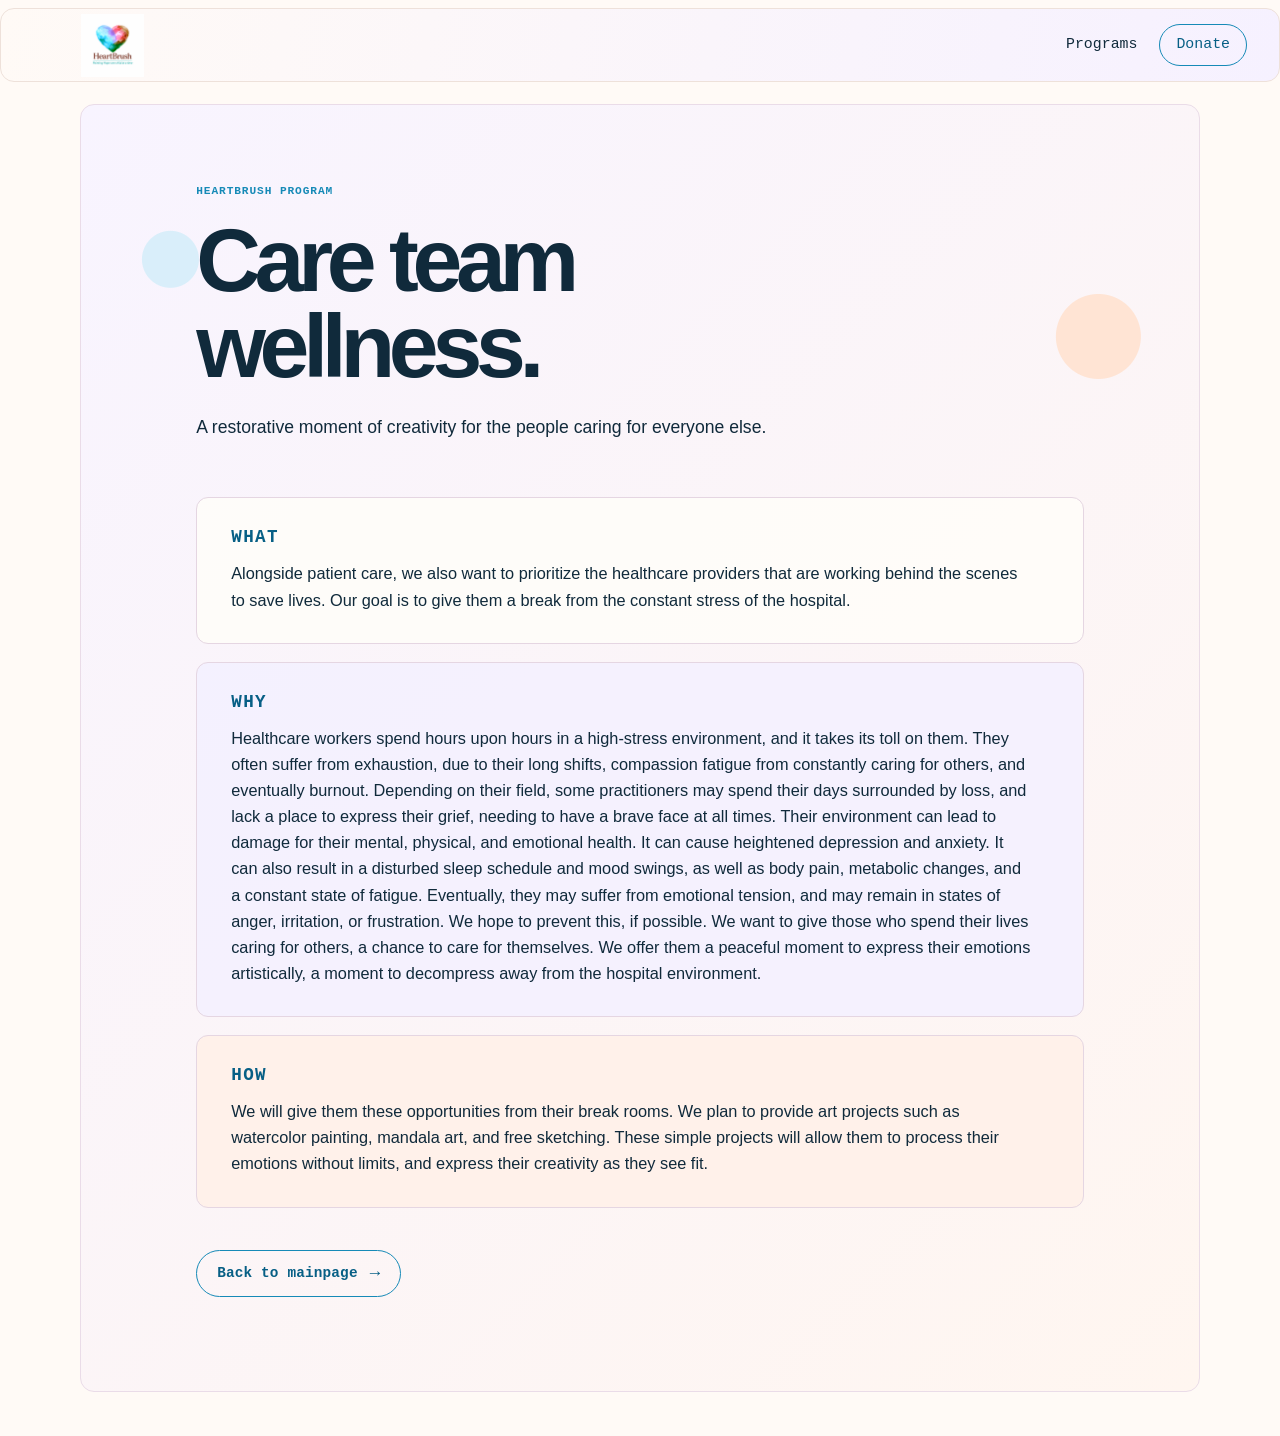
==== care-team-wellness.html @ 788d07fe "Add files via upload" ====
<!doctype html>
<html lang="en">
<head>
  <meta charset="UTF-8">
  <meta name="viewport" content="width=device-width, initial-scale=1.0">
  <meta name="description" content="Learn about HeartBrush care team wellness sessions.">
  <title>Care Team Wellness | HeartBrush</title>
  <link rel="stylesheet" href="styles.css?v=20260730">
  <link rel="stylesheet" href="overrides.css?v=20260730">
  <style>
    .program-detail { max-width: 1120px; margin: 22px auto 44px; padding: 78px 9%; border: 1px solid #eadce8; border-radius: 14px; background: radial-gradient(circle at 8% 12%, #d9eefa 0 28px, transparent 29px), radial-gradient(circle at 91% 18%, #ffe4d4 0 42px, transparent 43px), linear-gradient(135deg, #f8f4ff 0%, #fff6f0 100%); }
    .program-detail__intro { max-width: 700px; }
    .program-detail h1 { margin: 0; color: var(--ink); font: 800 clamp(2.8rem, 7vw, 5.6rem)/.96 Arial, Helvetica, sans-serif; letter-spacing: -.07em; }
    .program-detail__lead { max-width: 660px; margin: 24px 0 0; font-size: 1.1rem; }
    .program-detail__sections { display: grid; gap: 18px; margin-top: 56px; }
    .program-detail__section { padding: 30px 34px; border: 1px solid #e5d6e2; border-radius: 12px; background: rgba(255, 253, 250, .88); }
    .program-detail__section:nth-child(2) { background: rgba(244, 241, 255, .9); }
    .program-detail__section:nth-child(3) { background: rgba(255, 241, 233, .9); }
    .program-detail h2 { margin: 0 0 13px; color: var(--deep-blue); font: 700 1.1rem/1.1 "Courier New", Courier, monospace; letter-spacing: .08em; text-transform: uppercase; }
    .program-detail__section p { max-width: 800px; margin: 0; font-size: 1.02rem; }
    .detail-back { margin-top: 42px; }
    @media (max-width: 760px) { .program-detail { margin: 12px 10px 28px; padding: 58px 24px; } .program-detail__section { padding: 25px 22px; } }
  </style>
</head>
<body>
  <a class="skip-link" href="#main">Skip to content</a>
  <header class="site-header">
    <a class="brand brand-logo" href="index.html#home" aria-label="HeartBrush home"><img src="assets/heartbrush-logo.png" alt="HeartBrush: Painting Hope one child at a time"></a>
    <nav class="site-nav" aria-label="Main navigation">
      <a href="index.html#programs">Programs</a>
      <a class="nav-cta" href="index.html#donate">Donate</a>
    </nav>
  </header>
  <main id="main" class="program-detail">
    <div class="program-detail__intro">
      <p class="eyebrow">HEARTBRUSH PROGRAM</p>
      <h1>Care team wellness.</h1>
      <p class="program-detail__lead">A restorative moment of creativity for the people caring for everyone else.</p>
    </div>
    <div class="program-detail__sections">
      <section class="program-detail__section">
        <h2>What</h2>
        <p>Alongside patient care, we also want to prioritize the healthcare providers that are working behind the scenes to save lives. Our goal is to give them a break from the constant stress of the hospital.</p>
      </section>
      <section class="program-detail__section">
        <h2>Why</h2>
        <p>Healthcare workers spend hours upon hours in a high-stress environment, and it takes its toll on them. They often suffer from exhaustion, due to their long shifts, compassion fatigue from constantly caring for others, and eventually burnout. Depending on their field, some practitioners may spend their days surrounded by loss, and lack a place to express their grief, needing to have a brave face at all times. Their environment can lead to damage for their mental, physical, and emotional health. It can cause heightened depression and anxiety. It can also result in a disturbed sleep schedule and mood swings, as well as body pain, metabolic changes, and a constant state of fatigue. Eventually, they may suffer from emotional tension, and may remain in states of anger, irritation, or frustration. We hope to prevent this, if possible. We want to give those who spend their lives caring for others, a chance to care for themselves. We offer them a peaceful moment to express their emotions artistically, a moment to decompress away from the hospital environment.</p>
      </section>
      <section class="program-detail__section">
        <h2>How</h2>
        <p>We will give them these opportunities from their break rooms. We plan to provide art projects such as watercolor painting, mandala art, and free sketching. These simple projects will allow them to process their emotions without limits, and express their creativity as they see fit.</p>
      </section>
    </div>
    <p class="detail-back"><a class="button button-secondary" href="index.html">Back to mainpage <span>→</span></a></p>
  </main>
</body>
</html>
---- styles.css ----
:root{--ink:#304343;--rose:#c95b72;--coral:#f6a58e;--cream:#fffaf5;--sage:#a9cbbd;--line:#e9ded5}*{box-sizing:border-box}html{scroll-behavior:smooth}body{margin:0;background:var(--cream);color:var(--ink);font-family:"DM Sans",sans-serif;font-size:16px;line-height:1.6}.skip-link{position:absolute;left:-999px}.skip-link:focus{left:1rem;top:1rem;z-index:10;background:#fff;padding:.5rem}.site-header{height:82px;max-width:1240px;padding:0 30px;margin:auto;display:flex;align-items:center;justify-content:space-between}.brand{color:var(--ink);font-family:Fraunces,serif;font-size:1.35rem;font-weight:700;text-decoration:none;display:flex;align-items:center;gap:.5rem}.brand-mark{width:27px;height:27px;display:grid;place-items:center;background:var(--rose);color:white;border-radius:50% 50% 43% 43%;font-family:Arial;font-size:.9rem}.brand-logo img{display:block;width:158px;height:63px;object-fit:contain}.site-nav{display:flex;align-items:center;gap:22px}.site-nav a{color:var(--ink);font-size:.93rem;text-decoration:none}.site-nav a:hover,.text-link:hover{color:var(--rose)}.site-nav .nav-cta{border:1px solid var(--ink);border-radius:99px;padding:8px 16px}.menu-toggle{display:none;background:transparent;border:0}.hero{min-height:630px;max-width:1240px;padding:75px 30px 55px;margin:auto;display:grid;grid-template-columns:1fr 1fr;gap:3rem;align-items:center}.eyebrow{font-size:.7rem;letter-spacing:.14em;font-weight:700;margin:0 0 16px;color:#657d78}.hero h1,h2{font-family:Fraunces,serif;font-weight:600;line-height:1.05;letter-spacing:-.045em;margin:0}.hero h1{font-size:clamp(3.35rem,6vw,5.65rem)}em{font-style:italic;color:var(--rose)}.lead{font-size:1.08rem;max-width:540px;margin:29px 0}.hero-actions{display:flex;align-items:center;gap:24px;flex-wrap:wrap}.button{display:inline-flex;gap:12px;align-items:center;border-radius:99px;padding:13px 20px;text-decoration:none;border:0;font:600 .9rem "DM Sans",sans-serif;cursor:pointer}.button span,.text-link span,.program-card a span{font-size:1.2em}.button-primary{background:var(--rose);color:#fff}.button-primary:hover{background:#ae425a}.button-secondary{border:1px solid var(--ink);color:var(--ink);background:transparent}.button-secondary:hover{background:var(--ink);color:white}.text-link{font-weight:600;color:var(--ink);text-decoration:none;border-bottom:1px solid currentColor;padding-bottom:2px}.hero-art{height:470px;background:#f5ded4;border-radius:48% 52% 41% 59% / 42% 47% 53% 58%;position:relative;overflow:hidden}.logo-feature{display:grid;place-items:center;padding:28px}.logo-feature:before{content:"";position:absolute;width:270px;height:270px;background:#dce9df;border-radius:50%;top:75px;right:66px}.logo-feature img{position:relative;z-index:1;width:min(100%,420px);height:100%;object-fit:contain;mix-blend-mode:multiply}.art-note{font-family:Fraunces,serif;font-style:italic;line-height:1.2;position:absolute;left:23px;bottom:17px;font-size:1rem}.intro{background:#dce9df;text-align:center;padding:105px 30px}.intro h2{font-size:clamp(2.2rem,4vw,3.6rem)}.intro>p:not(.eyebrow){max-width:590px;margin:24px auto 22px}.section-grid{max-width:1060px;margin:auto;padding:120px 30px;display:grid;grid-template-columns:1fr 1fr;gap:10vw;align-items:center}.image-card{height:420px;background:#f3c6b7;border-radius:18px;position:relative;overflow:hidden}.about-art:before{content:"";width:255px;height:255px;position:absolute;background:#e07b72;right:-48px;bottom:-39px;border-radius:50%}.about-art:after{content:"♥";font-size:9rem;position:absolute;color:#fce8d9;left:65px;top:87px}.about-art span{position:absolute;font-size:5rem;right:51px;top:55px;color:#7e9f91}.about-art p{position:absolute;bottom:24px;left:27px;font:600 1.55rem/1.05 Fraunces,serif;z-index:1}.tape{position:absolute;width:96px;height:27px;background:#ead397bb;top:14px;left:calc(50% - 48px);transform:rotate(-6deg)}.section-copy h2,.programs h2,.partner h2,.contact h2,.projects h2,.gallery h2,.donate h2{font-size:clamp(2.7rem,4vw,4.25rem)}.section-copy p:not(.eyebrow){margin:22px 0}.programs{background:#fff;padding:110px max(30px,calc((100% - 1180px)/2)) 120px}.section-heading{display:flex;justify-content:space-between;align-items:end;gap:40px;margin-bottom:45px}.section-heading>p{max-width:365px;margin:0}.program-grid{display:grid;grid-template-columns:repeat(3,1fr);gap:18px}.program-card{border-radius:16px;padding:34px;min-height:310px;display:flex;flex-direction:column}.coral{background:#f7c5b6}.sage{background:#cee1d6}.lilac{background:#e6dcef}.program-icon{font-size:2rem}.program-card h3{font:600 1.72rem/1.1 Fraunces,serif;margin:31px 0 12px}.program-card p{font-size:.92rem;margin:0}.program-card a{color:var(--ink);font-weight:600;text-decoration:none;margin-top:auto;padding-top:20px}.impact{padding:95px 30px 74px;text-align:center;background:#3c5a57;color:#f9f3ea}.impact .eyebrow{color:#c8dfd3}.impact-grid{max-width:1000px;margin:42px auto 30px;display:grid;grid-template-columns:repeat(3,1fr)}.impact-grid div{border-left:1px solid #75938c}.impact-grid div:first-child{border:0}.impact strong{font:600 clamp(3rem,6vw,5.4rem)/1 Fraunces,serif}.impact strong span{color:var(--coral)}.impact-grid p{margin:9px 0 0}.impact-note{font-size:.75rem;color:#c8dfd3}.volunteer{padding-bottom:110px}.volunteer-card{min-height:368px;padding:55px 48px;background:#f2c1a6;border-radius:52% 48% 45% 55% / 47% 48% 52% 53%;display:flex;flex-direction:column;justify-content:center;transform:rotate(3deg)}.volunteer-card p{font:600 2rem/1.15 Fraunces,serif;margin:0 0 20px}.volunteer-card span{font-size:.85rem}.squiggle{font:4rem/1 Fraunces,serif;color:#b95d69;margin-bottom:15px}.partner{background:#dce9df;padding:105px max(30px,calc((100% - 1060px)/2));display:grid;grid-template-columns:1fr 1fr;gap:10vw}.partner>div:last-child>p{margin-top:0}.partner ul{padding:0;list-style:none;margin:22px 0 28px}.partner li{padding:9px 0;border-bottom:1px solid #bad0c4}.partner li:before{content:"✓";color:var(--rose);font-weight:700;margin-right:10px}.projects{padding:110px max(30px,calc((100% - 1060px)/2));background:#fff}.project-columns{display:grid;grid-template-columns:1fr 1fr;gap:55px}.project-label{color:var(--rose);font-size:.72rem;font-weight:700;letter-spacing:.12em}.project-row{padding:18px 0;border-top:1px solid var(--line);display:grid;grid-template-columns:36px 1fr 24px;gap:12px;align-items:start}.project-row:last-child{border-bottom:1px solid var(--line)}.project-row>span{font-size:.76rem;color:#718581;margin-top:5px}.project-row h3{font:600 1.35rem/1.1 Fraunces,serif;margin:0}.project-row p{font-size:.85rem;margin:6px 0 0}.project-row a{color:var(--rose);font-size:1.2rem;text-decoration:none}.projects-note{color:#718581;font-size:.78rem;margin:38px 0 0}.gallery{padding:112px max(30px,calc((100% - 1180px)/2));background:#fdf6ef;display:grid;grid-template-columns:1fr 1.6fr;gap:65px;align-items:end}.gallery-heading>p:not(.eyebrow){max-width:330px;margin-top:23px}.gallery-grid{display:grid;grid-template-columns:1fr 1fr;gap:14px}.gallery-tile{min-height:180px;margin:0;border-radius:13px;padding:17px;display:flex;flex-direction:column;justify-content:space-between}.gallery-tile span{font-size:2rem}.gallery-tile figcaption{font:600 1.03rem Fraunces,serif}.tile-one{background:#cce3d6}.tile-two{background:#f2c2ad}.tile-three{background:#dcd4ed}.tile-four{background:#f7dba0}.donate{max-width:1060px;margin:auto;padding:115px 30px;display:grid;grid-template-columns:1fr 1fr;gap:10vw;align-items:center}.donate>div>p:not(.eyebrow){max-width:410px}.donation-card{background:#dce9df;border-radius:18px;padding:37px}.donation-card>p{font:600 1.3rem/1.2 Fraunces,serif;margin-top:0}.donation-options{display:grid;grid-template-columns:1fr 1fr;gap:10px;margin:23px 0}.donation-options button{background:#fffaf5;border:1px solid #a7c4b8;border-radius:7px;padding:9px;color:var(--ink);font:600 .9rem "DM Sans",sans-serif;cursor:pointer}.donation-options button:hover{border-color:var(--rose);color:var(--rose)}.donation-card small{display:block;color:#58706c;font-size:.72rem;line-height:1.4;margin-top:18px}.contact{max-width:1060px;margin:auto;padding:115px 30px;display:grid;grid-template-columns:1fr 1fr;gap:10vw}.contact>div>p:not(.eyebrow){max-width:360px}.contact-email{font-weight:700;color:var(--rose);text-decoration:none;border-bottom:1px solid}.contact-form{display:grid;gap:16px}.contact-form label{font-size:.83rem;font-weight:700}.contact-form input,.contact-form textarea{font:400 1rem "DM Sans",sans-serif;width:100%;margin-top:5px;padding:12px 0;border:0;border-bottom:1px solid #b9aea7;background:transparent;outline:0;color:var(--ink);resize:vertical}.contact-form input:focus,.contact-form textarea:focus{border-color:var(--rose)}.contact-form .button{justify-self:start;margin-top:8px}.form-status{font-size:.9rem;color:#477767;margin:0}footer{border-top:1px solid var(--line);max-width:1180px;margin:auto;padding:34px 0;display:flex;align-items:center;justify-content:space-between;gap:24px;font-size:.82rem}footer p{margin:0}footer p:last-child{color:#80908c}@media(max-width:760px){.site-header{height:72px;padding:0 20px}.brand-logo img{width:125px;height:57px}.menu-toggle{display:block;width:42px;height:42px;padding:10px}.menu-toggle span:not(.sr-only){display:block;width:22px;height:2px;background:var(--ink);margin:4px}.site-nav{display:none;position:absolute;z-index:5;top:65px;left:14px;right:14px;background:var(--cream);padding:19px;border:1px solid var(--line);box-shadow:0 8px 20px #40514a22;flex-direction:column;align-items:stretch;gap:6px}.site-nav.open{display:flex}.site-nav a{padding:8px}.site-nav .nav-cta{text-align:center}.hero{padding:46px 20px 65px;grid-template-columns:1fr;gap:32px;min-height:0}.hero h1{font-size:3.35rem}.hero-art{height:355px}.logo-feature:before{width:200px;height:200px;top:58px;right:25px}.intro{padding:75px 22px}.section-grid,.partner,.contact,.donate{padding:75px 22px;grid-template-columns:1fr;gap:42px}.image-card{height:350px}.programs,.projects{padding:75px 22px}.section-heading{display:block}.section-heading>p{margin-top:20px}.program-grid{grid-template-columns:1fr}.program-card{min-height:270px}.impact{padding:70px 18px 52px}.impact-grid{gap:0;margin:35px auto 25px}.impact-grid p{font-size:.75rem}.volunteer-card{min-height:290px}.partner{gap:25px}.project-columns{grid-template-columns:1fr;gap:26px}.gallery{padding:75px 22px;grid-template-columns:1fr;gap:35px}.contact{gap:47px}footer{margin:0 22px;padding:30px 0;display:block}footer p{margin-top:15px}.about-art p{font-size:1.35rem}}@media(prefers-reduced-motion:reduce){html{scroll-behavior:auto}}
---- overrides.css ----
/* Brand refinements and final layout adjustments */
.brand-logo {
  width: 158px;
  height: 63px;
  overflow: visible;
  align-items: center;
}
.brand-logo img {
  display: block;
  width: 158px;
  height: 63px;
  max-width: 100%;
  object-fit: contain;
  transform: none;
}
.logo-feature img {
  clip-path: none;
}
.logo-tagline {
  position: absolute;
  z-index: 3;
  left: 50%;
  bottom: 105px;
  transform: translateX(-50%);
  width: 72%;
  margin: 0;
  text-align: center;
  color: #e87719;
  font: italic 700 clamp(.85rem, 1.65vw, 1.2rem)/1.25 "DM Sans", sans-serif;
}
.logo-tagline strong { color: #c95b72; }
.logo-feature::after {
  content: "";
  position: absolute;
  z-index: 2;
  left: 14%;
  right: 14%;
  bottom: 98px;
  height: 30px;
  background: #f5ded4;
}
.logo-feature .art-note {
  z-index: 4;
  left: 50%;
  bottom: 32px;
  width: 78%;
  margin: 0;
  transform: translateX(-50%);
  text-align: center;
  color: #304343;
}
.volunteer-card {
  align-items: center;
  text-align: center;
}
.volunteer-card p {
  max-width: 365px;
  text-align: center;
}
.volunteer-card span,
.volunteer-card .squiggle { text-align: center; }
.team {
  padding: 110px max(30px, calc((100% - 1180px) / 2));
  background: #fff;
}
.team-grid {
  display: grid;
  grid-template-columns: repeat(3, 1fr);
  gap: 18px;
}
.team-member {
  min-height: 300px;
  padding: 32px;
  border: 1px solid #e9ded5;
  border-radius: 16px;
  background: #fffaf5;
}
.team-member.founder { background: #dce9df; }
.member-initials {
  width: 58px;
  height: 58px;
  display: grid;
  place-items: center;
  border-radius: 50%;
  background: #f2c1a6;
  color: #304343;
  font: 600 1rem Fraunces, serif;
}
.founder .member-initials { background: #c95b72; color: #fff; }
.member-role {
  margin: 24px 0 6px;
  color: #657d78;
  font-size: .68rem;
  font-weight: 700;
  letter-spacing: .13em;
}
.team-member h3 {
  margin: 0 0 10px;
  font: 600 1.55rem/1.1 Fraunces, serif;
}
.team-member > p:last-child { margin: 0; font-size: .9rem; }
.team-note { margin: 28px 0 0; color: #718581; font-size: .78rem; }
.section-copy .founder-signature {
  margin-top: 24px;
  color: #c95b72;
  font: 600 .9rem "DM Sans", sans-serif;
}
.goals h2 { color: #f9f3ea; font-size: clamp(2.5rem, 4vw, 4rem); }
.goals h2 em { color: #f6a58e; }
.goals-intro { max-width: 520px; margin: 20px auto 0; color: #d6e4dc; }
.goals .impact-grid { grid-template-columns: repeat(4, 1fr); }
@media (max-width: 760px) {
  .brand-logo { width: 125px; height: 57px; }
  .brand-logo img { width: 125px; height: 57px; transform: none; }
  .logo-feature::after { left: 12%; right: 12%; bottom: 70px; height: 32px; }
  .logo-tagline { bottom: 80px; width: 78%; font-size: .88rem; }
  .logo-feature .art-note { bottom: 22px; }
  .team { padding: 75px 22px; }
  .team-grid { grid-template-columns: 1fr; }
  .goals .impact-grid { grid-template-columns: repeat(2, 1fr); }
  .goals .impact-grid div:nth-child(3) { border-left: 0; }
}

/* Airy blue-panel visual system inspired by the supplied reference image. */
:root {
  --ink: #102a3b;
  --rose: #168ab7;
  --coral: #cfefff;
  --cream: #ffffff;
  --sage: #e7f6fc;
  --line: #b9deeb;
  --panel: #f1f9fd;
  --blue: #168ab7;
  --deep-blue: #075f85;
  --sky: #dcefff;
  --periwinkle: #e6e3fb;
  --lavender: #f1eaff;
  --violet: #7667ba;
}

body {
  background: #ffffff;
  color: var(--ink);
  font-family: Arial, Helvetica, sans-serif;
}

.site-header {
  max-width: 1320px;
  height: 74px;
  margin: 8px auto 14px;
  padding: 0 32px;
  background: var(--panel);
  border: 1px solid #e1f0f6;
  border-radius: 14px;
}

.brand-logo img { filter: saturate(.78) hue-rotate(145deg); }
.site-nav a:hover, .text-link:hover { color: var(--blue); }
.site-nav .nav-cta { border-color: var(--blue); color: var(--deep-blue); }

.hero {
  max-width: 1320px;
  min-height: 570px;
  margin: 0 auto 22px;
  padding: 82px 8% 48px;
  grid-template-columns: 1fr;
  gap: 22px;
  text-align: center;
  overflow: hidden;
  border: 1px solid #e0f0f6;
  border-radius: 14px;
  background-color: var(--panel);
  background-image:
    radial-gradient(circle at 6% 19%, #d3ecfa 0 30px, transparent 31px),
    radial-gradient(circle at 15% 52%, #ffffff 0 47px, #b9deeb 48px 49px, transparent 50px),
    radial-gradient(circle at 27% 9%, #ffffff 0 58px, #c5e4ef 59px 60px, transparent 61px),
    radial-gradient(circle at 70% 14%, #ffffff 0 55px, #c5e4ef 56px 57px, transparent 58px),
    radial-gradient(circle at 87% 53%, #d3ecfa 0 39px, transparent 40px),
    radial-gradient(circle at 95% 78%, #ffffff 0 67px, #c5e4ef 68px 69px, transparent 70px),
    radial-gradient(circle at 42% 93%, #e6e3fb 0 31px, transparent 32px),
    radial-gradient(circle at 77% 78%, #e8e4ff 0 17px, transparent 18px);
}

.hero-copy { max-width: 760px; margin: 0 auto; position: relative; z-index: 1; }
.eyebrow { color: var(--blue); letter-spacing: .18em; }
.hero h1 { font-family: Arial, Helvetica, sans-serif; font-weight: 800; letter-spacing: -.06em; }
.hero h1 em, h2 em { color: var(--deep-blue); }
.lead { max-width: 620px; margin: 24px auto; }
.hero-actions { justify-content: center; }
.button-primary { background: var(--blue); }
.button-primary:hover { background: var(--deep-blue); }
.button-secondary { border-color: var(--blue); color: var(--deep-blue); }
.button-secondary:hover { background: var(--deep-blue); }

.hero-art {
  display: flex;
  height: auto;
  min-height: 0;
  background: transparent;
  border-radius: 0;
  overflow: visible;
  justify-content: center;
  align-items: center;
}
.logo-feature::before, .logo-feature::after, .logo-feature .art-note { display: none; }
.logo-feature img { width: 120px; height: 88px; filter: saturate(.78) hue-rotate(145deg); }
.logo-tagline { position: static; transform: none; width: auto; margin: 0 0 0 14px; text-align: left; color: var(--deep-blue); }
.logo-tagline strong { color: var(--blue); }

.intro, .team, .programs, .impact, .volunteer, .partner, .projects, .gallery, .donate, .contact {
  max-width: 1320px;
  margin: 22px auto;
  border: 1px solid #e0f0f6;
  border-radius: 14px;
}

.intro { padding: 96px 30px; background: var(--panel); }
.intro h2, .section-copy h2, .programs h2, .partner h2, .contact h2, .projects h2, .gallery h2, .donate h2 {
  font-family: Arial, Helvetica, sans-serif;
  font-weight: 800;
  letter-spacing: -.055em;
}

.section-grid { padding: 96px 8%; background: var(--panel); }
.about { grid-template-columns: .9fr 1.1fr; }
.image-card { background: #d9f0fa; border: 1px solid var(--line); }
.about-art::before { background: #9ed9ed; }
.about-art::after { color: #f8fdff; }
.about-art span { color: var(--blue); }
.tape { background: #c3e5f2; }
.founder-signature, .section-copy .founder-signature { color: var(--deep-blue); }

.team, .programs, .projects { padding: 90px 8%; background: var(--panel); }
.section-heading { align-items: center; }
.section-heading > p { max-width: 390px; }
.team-member, .team-member.founder {
  background: #ffffff;
  border-color: var(--line);
  border-radius: 12px;
}
.team-member:nth-child(2) { background: #f8f7ff; border-color: #d9d4f4; }
.team-member:nth-child(3) { background: #f4fbff; border-color: #c9e5f2; }
.member-initials, .founder .member-initials { background: #d6eff9; color: var(--deep-blue); }
.team-member:nth-child(2) .member-initials { background: #e4defa; color: var(--violet); }
.team-member:nth-child(3) .member-initials { background: #d6eff9; color: var(--blue); }
.member-role { color: var(--blue); }
.team-note, .projects-note { color: #497b91; }

.program-card, .coral, .sage, .lilac {
  min-height: 360px;
  background: #ffffff;
  border: 1px solid var(--line);
  border-radius: 12px;
}
.program-card.coral { background: #f2f9ff; border-color: #c5e3f3; }
.program-card.sage { background: #eef5ff; border-color: #cfdff7; }
.program-card.lilac { background: #f8f5ff; border-color: #ddd4f3; }
.program-card.lilac .program-icon, .program-card.lilac a { color: var(--violet); }
.program-icon, .program-card a { color: var(--blue); }
.program-card h3 { font-family: "DM Sans", sans-serif; font-weight: 700; }

.impact { padding: 90px 8% 70px; background: linear-gradient(135deg, #e8f7fe 0%, #eef0ff 100%); color: var(--ink); }
.impact .eyebrow, .impact-note, .goals-intro { color: var(--blue); }
.goals h2 { color: var(--ink); font-family: Arial, Helvetica, sans-serif; font-weight: 800; }
.goals h2 em { color: var(--deep-blue); }
.impact-grid div { border-color: var(--line); }
.impact strong { color: var(--deep-blue); font-family: Arial, Helvetica, sans-serif; font-weight: 800; }

.volunteer { background: var(--panel); }
.volunteer-card { background: linear-gradient(135deg, #d7eff9 0%, #ebe5ff 100%); transform: none; border: 1px solid #cbd9ef; border-radius: 14px; }
.squiggle { color: var(--blue); }

.partner { padding: 94px 8%; background: #e9f7fd; }
.partner li { border-color: var(--line); }
.partner li::before { color: var(--blue); }

.gallery { padding: 92px 8%; background: var(--panel); }
.gallery-tile { border: 1px solid var(--line); background: #ffffff; }
.gallery-tile span { color: var(--blue); }
.tile-one { background: #e7f5fd; border-color: #c8e4f2; }
.tile-two { background: #f0edff; border-color: #dcd4f3; }
.tile-three { background: #e4f0ff; border-color: #c9ddf4; }
.tile-four { background: #f6f1ff; border-color: #ddd4f3; }
.tile-two span, .tile-four span { color: var(--violet); }

.donate, .contact { padding: 94px 8%; background: var(--panel); }
.donation-card { background: linear-gradient(135deg, #dff2fa 0%, #eee9ff 100%); border: 1px solid #cbd9ef; }
.donation-options button { border-color: var(--line); background: #ffffff; }
.donation-options button:hover { color: var(--blue); border-color: var(--blue); }
.contact-email, .form-status { color: var(--deep-blue); }
.contact-form input, .contact-form textarea { border-color: #9bcddd; }

footer { max-width: 1320px; padding: 38px 32px; border-top: 0; background: var(--panel); border-radius: 14px 14px 0 0; }

/* Replace the remaining display type with the reference's direct sans-serif style. */
.brand, .logo-tagline, .art-note, .team-member h3, .program-card h3, .project-row h3,
.gallery-tile figcaption, .donation-card > p, .volunteer-card p {
  font-family: Arial, Helvetica, sans-serif;
}
.team-member h3, .program-card h3, .project-row h3, .gallery-tile figcaption,
.donation-card > p { font-weight: 700; letter-spacing: -.03em; }
.volunteer-card p { font-weight: 700; letter-spacing: -.04em; }

/* Use the typewriter accent only for controls and small organizational labels. */
.eyebrow, .member-role, .project-label, .button, .partner li {
  font-family: "Courier New", Courier, monospace;
  letter-spacing: .08em;
}
.eyebrow, .member-role, .project-label, .button { font-weight: 700; }
.button { letter-spacing: .01em; }

/* Every interactive text element uses the typewriter accent. */
a, button, .menu-toggle {
  font-family: "Courier New", Courier, monospace;
}

/* Warm the palette so the space feels caring and welcoming, not clinical. */
:root {
  --cream: #fffaf6;
  --panel: #faf7ff;
  --sky: #e7f2fb;
  --periwinkle: #ece8ff;
  --lavender: #f5ecff;
  --peach: #ffe4d4;
  --blush: #fff0e9;
}

body { background: var(--cream); }
.site-header { background: linear-gradient(100deg, #fffaf6 0%, #f6f1ff 100%); border-color: #eee1da; }
.hero {
  background-color: #f8f4ff;
  background-image:
    radial-gradient(circle at 6% 19%, #d9eefa 0 30px, transparent 31px),
    radial-gradient(circle at 15% 52%, #fffaf6 0 47px, #dccfe6 48px 49px, transparent 50px),
    radial-gradient(circle at 27% 9%, #fffaf6 0 58px, #e3d7e6 59px 60px, transparent 61px),
    radial-gradient(circle at 70% 14%, #fffaf6 0 55px, #e5d9ea 56px 57px, transparent 58px),
    radial-gradient(circle at 87% 53%, #ffe6db 0 39px, transparent 40px),
    radial-gradient(circle at 95% 78%, #fffaf6 0 67px, #e3d5e6 68px 69px, transparent 70px),
    radial-gradient(circle at 42% 93%, #e9e3ff 0 31px, transparent 32px),
    radial-gradient(circle at 77% 78%, #ffe4d4 0 17px, transparent 18px);
  border-color: #eadce8;
}

.intro, .team, .programs, .impact, .volunteer, .partner, .projects, .gallery, .donate, .contact {
  border-color: #eadde6;
}
.intro, .team, .programs, .projects, .gallery, .donate, .contact { background: #fcf8ff; }
.section-grid { background: #fffaf7; }
.image-card { background: #ffe2d5; border-color: #efcfc7; }
.about-art::before { background: #dca5bd; }
.about-art span { color: var(--violet); }
.tape { background: #f7d9a9; }

.team-member { background: #fffdfa; border-color: #eadde6; }
.team-member.founder { background: #f4edff; border-color: #ddd1f2; }
.team-member:nth-child(2) { background: #fff5ef; border-color: #f0d9cf; }
.team-member:nth-child(3) { background: #f4f2ff; border-color: #ddd7f0; }

.program-card.coral { background: #fff2eb; border-color: #f0d6cc; }
.program-card.sage { background: #edf4ff; border-color: #d4e1f5; }
.program-card.lilac { background: #f6efff; border-color: #dfd2f3; }
.impact { background: linear-gradient(135deg, #fff0e8 0%, #eee8ff 100%); }
.volunteer { background: #fffaf7; }
.volunteer-card { background: linear-gradient(135deg, #ffe3d6 0%, #eee6ff 100%); border-color: #ead3df; }
.partner { background: linear-gradient(120deg, #f4edff 0%, #fdf1eb 100%); }
.gallery-tile { background: #fffdfa; }
.tile-one { background: #eaf3ff; }
.tile-two { background: #f4eaff; }
.tile-three { background: #fff0e8; }
.tile-four { background: #f8eefc; }
.donation-card { background: linear-gradient(135deg, #ffe6da 0%, #eee8ff 100%); border-color: #ead4df; }
footer { background: linear-gradient(100deg, #fffaf6 0%, #f4efff 100%); }

@media (max-width: 760px) {
  .site-header { margin: 6px 10px 12px; padding: 0 20px; }
  .hero, .intro, .team, .programs, .impact, .volunteer, .partner, .projects, .gallery, .donate, .contact { margin: 12px 10px; }
  .hero { min-height: 500px; padding: 70px 24px 35px; background-image: radial-gradient(circle at 7% 14%, #d3ecfa 0 24px, transparent 25px), radial-gradient(circle at 92% 18%, #ffffff 0 38px, #b9deeb 39px 40px, transparent 41px), radial-gradient(circle at 15% 81%, #ffffff 0 38px, #b9deeb 39px 40px, transparent 41px); }
  .hero-art { margin-top: 4px; }
  .logo-feature img { width: 88px; height: 64px; }
  .logo-tagline { font-size: .76rem; }
  .section-grid, .team, .programs, .impact, .partner, .projects, .gallery, .donate, .contact { padding: 72px 24px; }
  .intro { padding: 72px 24px; }
  .program-card, .coral, .sage, .lilac { min-height: 0; }
  footer { margin: 12px 10px 0; padding: 28px 24px; }
}
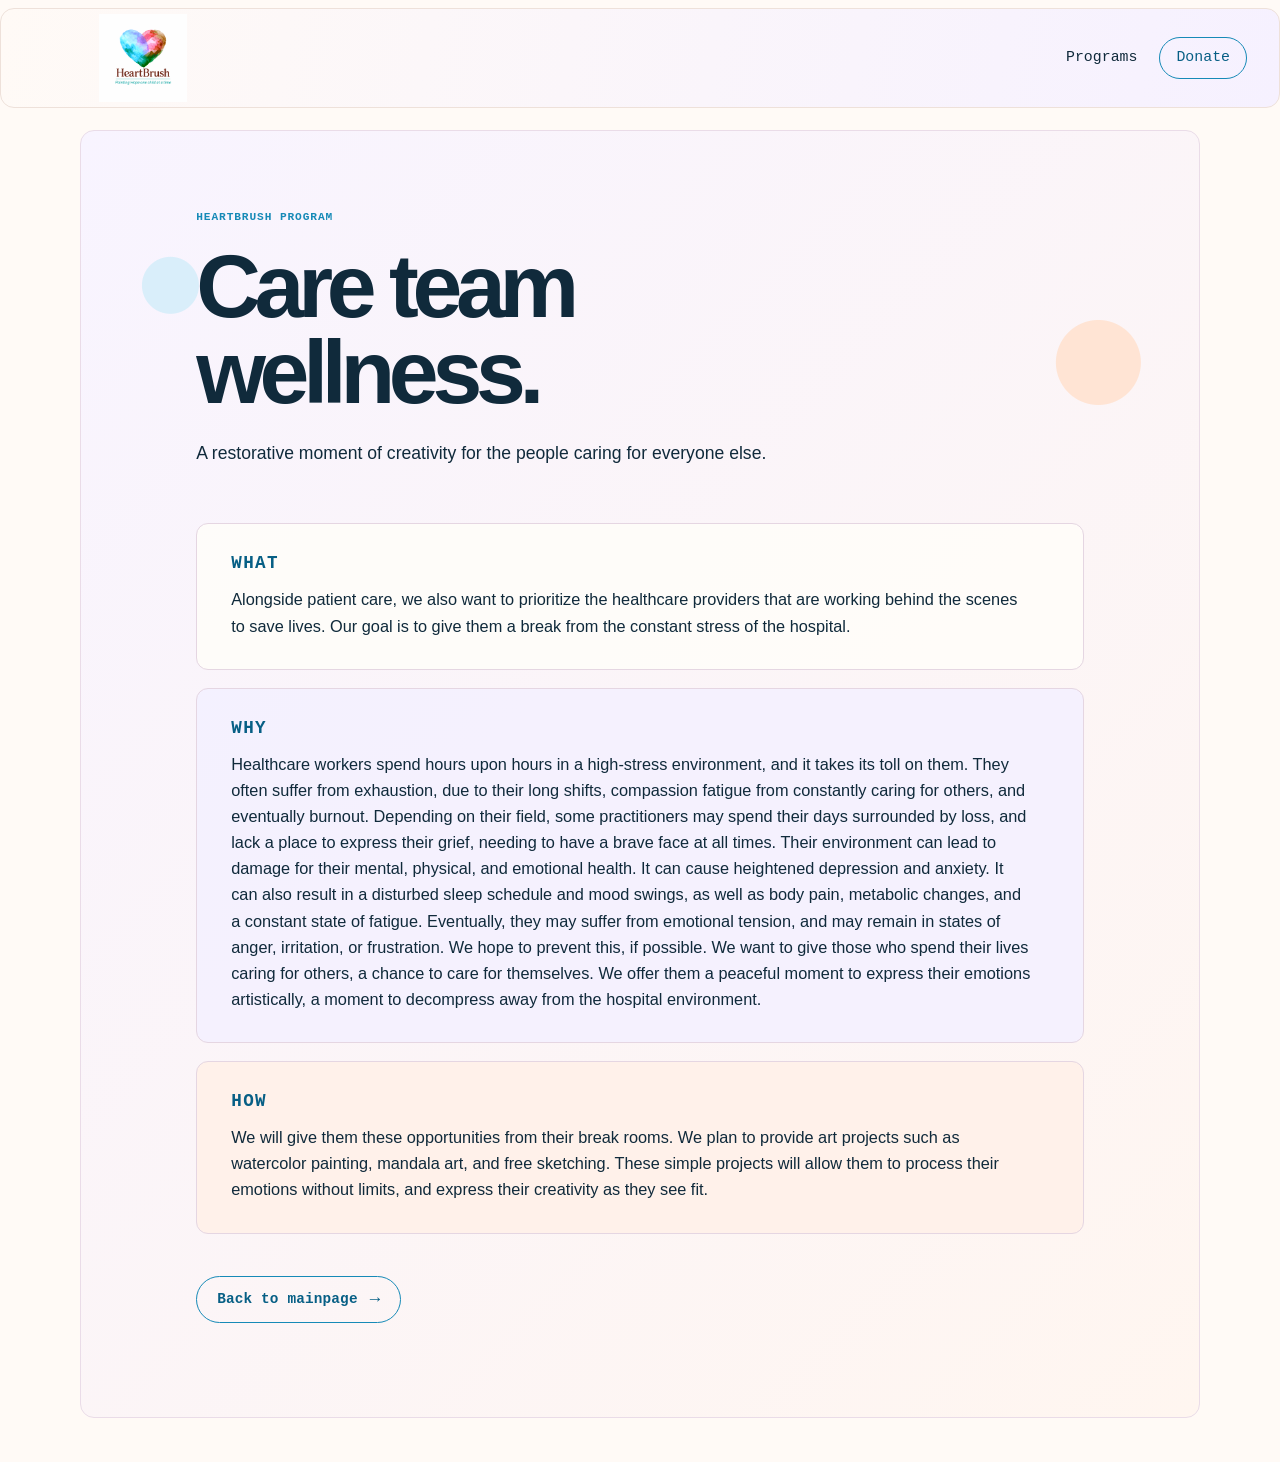
==== commit adbf7270: "Add files via upload" ====
--- a/care-team-wellness.html
+++ b/care-team-wellness.html
@@ -5,8 +5,8 @@
   <meta name="viewport" content="width=device-width, initial-scale=1.0">
   <meta name="description" content="Learn about HeartBrush care team wellness sessions.">
   <title>Care Team Wellness | HeartBrush</title>
-  <link rel="stylesheet" href="styles.css?v=20260730">
-  <link rel="stylesheet" href="overrides.css?v=20260730">
+  <link rel="stylesheet" href="styles.css?v=20260824f">
+  <link rel="stylesheet" href="overrides.css?v=20260824f">
   <style>
     .program-detail { max-width: 1120px; margin: 22px auto 44px; padding: 78px 9%; border: 1px solid #eadce8; border-radius: 14px; background: radial-gradient(circle at 8% 12%, #d9eefa 0 28px, transparent 29px), radial-gradient(circle at 91% 18%, #ffe4d4 0 42px, transparent 43px), linear-gradient(135deg, #f8f4ff 0%, #fff6f0 100%); }
     .program-detail__intro { max-width: 700px; }
@@ -25,8 +25,8 @@
 <body>
   <a class="skip-link" href="#main">Skip to content</a>
   <header class="site-header">
-    <a class="brand brand-logo" href="index.html#home" aria-label="HeartBrush home"><img src="assets/heartbrush-logo.png" alt="HeartBrush: Painting Hope one child at a time"></a>
-    <nav class="site-nav" aria-label="Main navigation">
+    <a class="brand brand-logo" href="index.html#home" aria-label="HeartBrush home"><img src="assets/heartbrush-logo.png?v=2" alt="HeartBrush: Painting Hope one child at a time"></a>
+    <nav class="site-nav site-nav-inline" aria-label="Main navigation">
       <a href="index.html#programs">Programs</a>
       <a class="nav-cta" href="index.html#donate">Donate</a>
     </nav>
--- a/overrides.css
+++ b/overrides.css
@@ -65,8 +65,9 @@
 }
 .team-grid {
   display: grid;
-  grid-template-columns: repeat(3, 1fr);
+  grid-template-columns: minmax(240px, 1fr) minmax(0, 2fr);
   gap: 18px;
+  align-items: stretch;
 }
 .team-member {
   min-height: 300px;
@@ -86,7 +87,14 @@
   color: #304343;
   font: 600 1rem Fraunces, serif;
 }
-.founder .member-initials { background: #c95b72; color: #fff; }
+.member-photo {
+  width: 128px;
+  height: 128px;
+  display: block;
+  object-fit: cover;
+  object-position: center 18%;
+  border-radius: 50%;
+}
 .member-role {
   margin: 24px 0 6px;
   color: #657d78;
@@ -110,13 +118,14 @@
 .goals-intro { max-width: 520px; margin: 20px auto 0; color: #d6e4dc; }
 .goals .impact-grid { grid-template-columns: repeat(4, 1fr); }
 @media (max-width: 760px) {
-  .brand-logo { width: 125px; height: 57px; }
-  .brand-logo img { width: 125px; height: 57px; transform: none; }
+  .brand-logo { width: 160px; height: 72px; }
+  .brand-logo img { width: 160px; height: 72px; transform: none; }
   .logo-feature::after { left: 12%; right: 12%; bottom: 70px; height: 32px; }
   .logo-tagline { bottom: 80px; width: 78%; font-size: .88rem; }
   .logo-feature .art-note { bottom: 22px; }
   .team { padding: 75px 22px; }
   .team-grid { grid-template-columns: 1fr; }
+  .team-grid > .volunteer { padding: 28px 24px; margin: 0; grid-template-columns: 1fr; gap: 22px; }
   .goals .impact-grid { grid-template-columns: repeat(2, 1fr); }
   .goals .impact-grid div:nth-child(3) { border-left: 0; }
 }
@@ -146,7 +155,7 @@
 
 .site-header {
   max-width: 1320px;
-  height: 74px;
+  height: 100px;
   margin: 8px auto 14px;
   padding: 0 32px;
   background: var(--panel);
@@ -155,6 +164,11 @@
 }
 
 .brand-logo img { filter: saturate(.78) hue-rotate(145deg); }
+.site-header .brand-logo,
+.site-header .brand-logo img {
+  width: 220px;
+  height: 88px;
+}
 .site-nav a:hover, .text-link:hover { color: var(--blue); }
 .site-nav .nav-cta { border-color: var(--blue); color: var(--deep-blue); }
 
@@ -284,7 +298,23 @@
 .tile-two span, .tile-four span { color: var(--violet); }
 
 .donate, .contact { padding: 94px 8%; background: var(--panel); }
-.donation-card { background: linear-gradient(135deg, #dff2fa 0%, #eee9ff 100%); border: 1px solid #cbd9ef; }
+.donation-card > .donation-soon {
+  display: inline-flex;
+  align-items: center;
+  margin: 0;
+  padding: 13px 20px;
+  border-radius: 99px;
+  background: #c5d3dc;
+  color: #fff;
+  font-family: "Courier New", Courier, monospace;
+  font-weight: 700;
+  font-size: .9rem;
+  line-height: 1.6;
+  letter-spacing: .01em;
+  cursor: default;
+  pointer-events: none;
+  user-select: none;
+}
 .donation-options button { border-color: var(--line); background: #ffffff; }
 .donation-options button:hover { color: var(--blue); border-color: var(--blue); }
 .contact-email, .form-status { color: var(--deep-blue); }
@@ -297,6 +327,7 @@
 .gallery-tile figcaption, .donation-card > p, .volunteer-card p {
   font-family: Arial, Helvetica, sans-serif;
 }
+.projects > .project-label { margin: 0 0 18px; }
 .team-member h3, .program-card h3, .project-row h3, .gallery-tile figcaption,
 .donation-card > p { font-weight: 700; letter-spacing: -.03em; }
 .volunteer-card p { font-weight: 700; letter-spacing: -.04em; }
@@ -353,8 +384,47 @@
 
 .team-member { background: #fffdfa; border-color: #eadde6; }
 .team-member.founder { background: #f4edff; border-color: #ddd1f2; }
-.team-member:nth-child(2) { background: #fff5ef; border-color: #f0d9cf; }
-.team-member:nth-child(3) { background: #f4f2ff; border-color: #ddd7f0; }
+.team-grid > .volunteer {
+  display: grid;
+  grid-template-columns: 1.15fr .85fr;
+  gap: 28px 36px;
+  align-items: center;
+  max-width: none;
+  margin: 0;
+  padding: 36px 40px;
+  border: 1px solid #ead3df;
+  border-radius: 12px;
+  background: linear-gradient(135deg, #ffe3d6 0%, #eee6ff 100%);
+}
+.team-grid > .volunteer h2 {
+  font-family: Arial, Helvetica, sans-serif;
+  font-weight: 800;
+  letter-spacing: -.055em;
+  font-size: clamp(2.7rem, 4vw, 4.25rem);
+  line-height: 1.05;
+  margin: 0 0 18px;
+}
+.team-grid > .volunteer p {
+  margin: 0 0 22px;
+  max-width: 34em;
+}
+.volunteer-ways {
+  margin: 0;
+  padding: 0;
+  list-style: none;
+}
+.volunteer-ways li {
+  padding: 12px 0;
+  border-bottom: 1px solid #ead3df;
+}
+.volunteer-ways li:first-child { padding-top: 0; }
+.volunteer-ways li:last-child { border-bottom: 0; padding-bottom: 0; }
+.volunteer-ways li:before {
+  content: "✓";
+  color: var(--blue);
+  font-weight: 700;
+  margin-right: 10px;
+}
 
 .program-card.coral { background: #fff2eb; border-color: #f0d6cc; }
 .program-card.sage { background: #edf4ff; border-color: #d4e1f5; }
@@ -383,3 +453,88 @@
   .program-card, .coral, .sage, .lilac { min-height: 0; }
   footer { margin: 12px 10px 0; padding: 28px 24px; }
 }
+
+/* Phone layout. Kept last so it wins over the unscoped desktop rules above. */
+html { -webkit-text-size-adjust: 100%; }
+.sr-only {
+  position: absolute;
+  width: 1px;
+  height: 1px;
+  padding: 0;
+  margin: -1px;
+  overflow: hidden;
+  clip-path: inset(50%);
+  white-space: nowrap;
+  border: 0;
+}
+.site-header { position: relative; }
+
+@media (max-width: 760px) {
+  h1, h2, h3, .lead, p { overflow-wrap: break-word; }
+
+  .site-nav {
+    top: calc(100% + 6px);
+    left: 0;
+    right: 0;
+    border-radius: 12px;
+  }
+  .menu-toggle { flex: 0 0 auto; }
+  .site-header { height: 88px; }
+  .site-header .brand-logo,
+  .site-header .brand-logo img { width: 168px; height: 68px; }
+
+  .hero h1 { font-size: clamp(1.9rem, 8.6vw, 3.35rem); }
+  .lead { font-size: 1rem; }
+  .hero-art { flex-wrap: wrap; gap: 6px; }
+  .logo-tagline { width: 100%; margin: 0; text-align: center; }
+
+  .intro h2,
+  .section-copy h2,
+  .programs h2,
+  .partner h2,
+  .contact h2,
+  .projects h2,
+  .gallery h2,
+  .donate h2,
+  .goals h2,
+  .team-grid > .volunteer h2 { font-size: clamp(1.75rem, 7.6vw, 2.6rem); }
+
+  .about, .section-grid { grid-template-columns: 1fr; }
+  .image-card { height: 280px; }
+
+  .team-grid > .volunteer { grid-template-columns: 1fr; }
+
+  .impact strong { font-size: clamp(2.2rem, 11vw, 3.4rem); }
+
+  .program-card, .team-member { padding: 26px 22px; }
+  .donation-card { padding: 26px 22px; }
+
+  footer { display: flex; flex-direction: column; align-items: flex-start; gap: 10px; text-align: left; }
+  footer p { margin: 0; }
+}
+
+/* Program pages have no hamburger, so their nav stays inline at every width. */
+@media (max-width: 760px) {
+  .site-nav-inline {
+    position: static;
+    display: flex;
+    flex-direction: row;
+    align-items: center;
+    gap: 12px;
+    padding: 0;
+    border: 0;
+    background: transparent;
+    box-shadow: none;
+  }
+  .site-nav-inline a { padding: 4px 0; font-size: .82rem; }
+  .site-nav-inline .nav-cta { padding: 7px 13px; }
+}
+
+@media (max-width: 400px) {
+  .site-header { padding: 0 14px; height: 80px; }
+  .site-header .brand-logo,
+  .site-header .brand-logo img { width: 140px; height: 56px; }
+  .hero, .intro, .section-grid, .team, .programs, .impact, .partner, .projects, .gallery, .donate, .contact { padding-left: 18px; padding-right: 18px; }
+  .hero-actions { flex-direction: column; align-items: stretch; gap: 14px; }
+  .hero-actions .button, .hero-actions .text-link { justify-content: center; text-align: center; }
+}
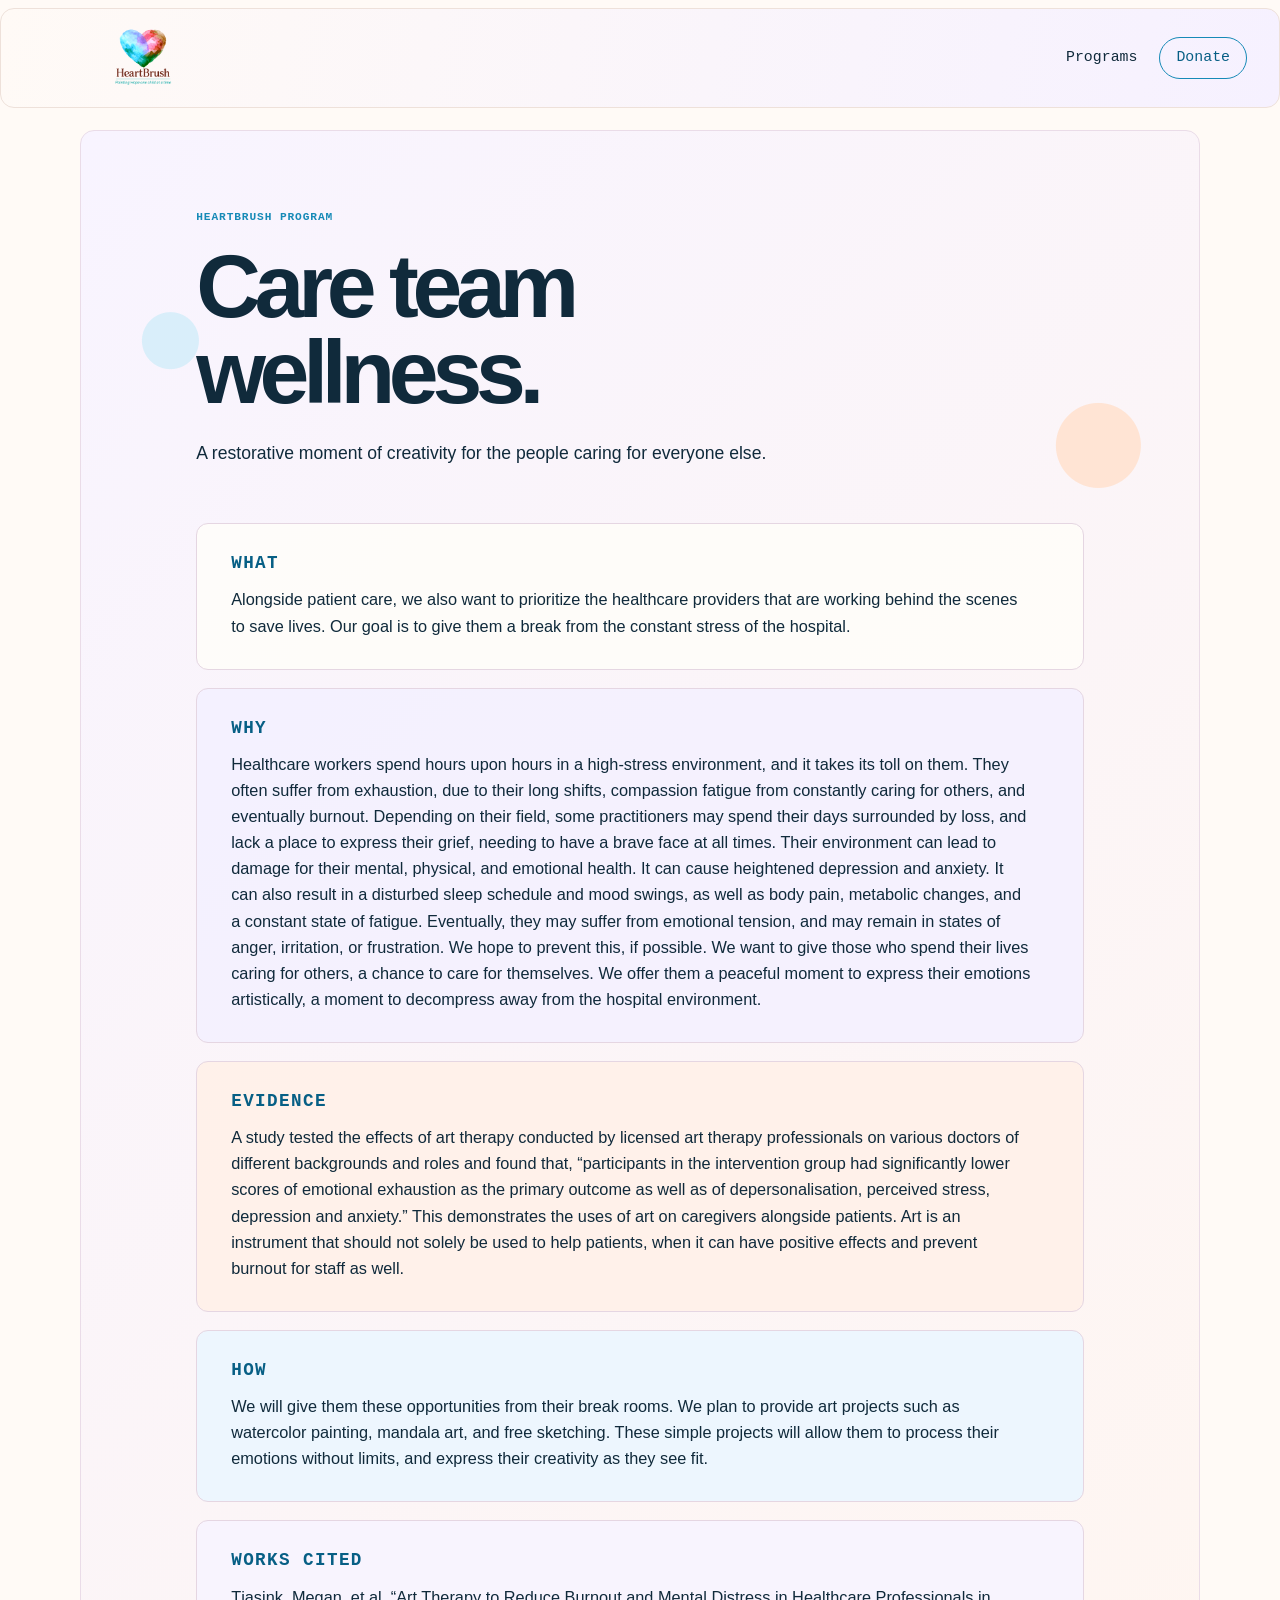
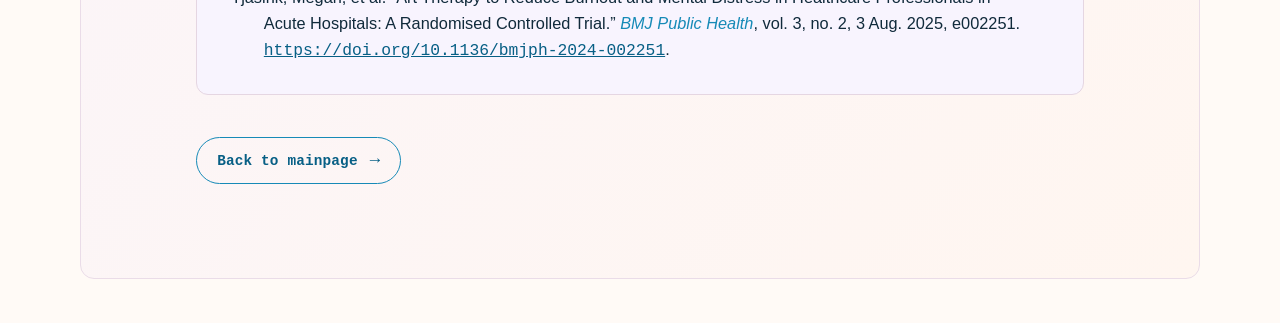
==== commit 9fccdc29: "Add files via upload publishable version 1.0" ====
--- a/care-team-wellness.html
+++ b/care-team-wellness.html
@@ -16,8 +16,19 @@
     .program-detail__section { padding: 30px 34px; border: 1px solid #e5d6e2; border-radius: 12px; background: rgba(255, 253, 250, .88); }
     .program-detail__section:nth-child(2) { background: rgba(244, 241, 255, .9); }
     .program-detail__section:nth-child(3) { background: rgba(255, 241, 233, .9); }
+    .program-detail__section:nth-child(4) { background: rgba(236, 247, 255, .9); }
+    .program-detail__section:nth-child(5) { background: rgba(248, 244, 255, .9); }
     .program-detail h2 { margin: 0 0 13px; color: var(--deep-blue); font: 700 1.1rem/1.1 "Courier New", Courier, monospace; letter-spacing: .08em; text-transform: uppercase; }
     .program-detail__section p { max-width: 800px; margin: 0; font-size: 1.02rem; }
+    .program-detail__citation {
+      max-width: 800px;
+      margin: 0;
+      padding-left: 2em;
+      text-indent: -2em;
+      font-size: .95rem;
+      line-height: 1.6;
+    }
+    .program-detail__citation a { color: var(--deep-blue); }
     .detail-back { margin-top: 42px; }
     @media (max-width: 760px) { .program-detail { margin: 12px 10px 28px; padding: 58px 24px; } .program-detail__section { padding: 25px 22px; } }
   </style>
@@ -47,8 +58,16 @@
         <p>Healthcare workers spend hours upon hours in a high-stress environment, and it takes its toll on them. They often suffer from exhaustion, due to their long shifts, compassion fatigue from constantly caring for others, and eventually burnout. Depending on their field, some practitioners may spend their days surrounded by loss, and lack a place to express their grief, needing to have a brave face at all times. Their environment can lead to damage for their mental, physical, and emotional health. It can cause heightened depression and anxiety. It can also result in a disturbed sleep schedule and mood swings, as well as body pain, metabolic changes, and a constant state of fatigue. Eventually, they may suffer from emotional tension, and may remain in states of anger, irritation, or frustration. We hope to prevent this, if possible. We want to give those who spend their lives caring for others, a chance to care for themselves. We offer them a peaceful moment to express their emotions artistically, a moment to decompress away from the hospital environment.</p>
       </section>
       <section class="program-detail__section">
+        <h2>Evidence</h2>
+        <p>A study tested the effects of art therapy conducted by licensed art therapy professionals on various doctors of different backgrounds and roles and found that, “participants in the intervention group had significantly lower scores of emotional exhaustion as the primary outcome as well as of depersonalisation, perceived stress, depression and anxiety.” This demonstrates the uses of art on caregivers alongside patients. Art is an instrument that should not solely be used to help patients, when it can have positive effects and prevent burnout for staff as well.</p>
+      </section>
+      <section class="program-detail__section">
         <h2>How</h2>
         <p>We will give them these opportunities from their break rooms. We plan to provide art projects such as watercolor painting, mandala art, and free sketching. These simple projects will allow them to process their emotions without limits, and express their creativity as they see fit.</p>
+      </section>
+      <section class="program-detail__section">
+        <h2>Works Cited</h2>
+        <p class="program-detail__citation">Tjasink, Megan, et al. “Art Therapy to Reduce Burnout and Mental Distress in Healthcare Professionals in Acute Hospitals: A Randomised Controlled Trial.” <em>BMJ Public Health</em>, vol. 3, no. 2, 3 Aug. 2025, e002251. <a href="https://doi.org/10.1136/bmjph-2024-002251">https://doi.org/10.1136/bmjph-2024-002251</a>.</p>
       </section>
     </div>
     <p class="detail-back"><a class="button button-secondary" href="index.html">Back to mainpage <span>→</span></a></p>
--- a/overrides.css
+++ b/overrides.css
@@ -236,11 +236,17 @@
 }
 
 .section-grid { padding: 96px 8%; background: var(--panel); }
-.about { grid-template-columns: .9fr 1.1fr; }
+.about { grid-template-columns: 1fr 1.15fr; gap: clamp(32px, 4vw, 56px); }
 .image-card { background: #d9f0fa; border: 1px solid var(--line); }
-.about-art::before { background: #9ed9ed; }
-.about-art::after { color: #f8fdff; }
-.about-art span { color: var(--blue); }
+.about-art::before, .about-art::after { content: none; }
+.about-art__scene {
+  position: absolute;
+  inset: 0;
+  width: 100%;
+  height: 100%;
+  display: block;
+}
+.about-art .tape { top: 20px; }
 .tape { background: #c3e5f2; }
 .founder-signature, .section-copy .founder-signature { color: var(--deep-blue); }
 
@@ -289,13 +295,22 @@
 .partner li::before { color: var(--blue); }
 
 .gallery { padding: 92px 8%; background: var(--panel); }
-.gallery-tile { border: 1px solid var(--line); background: #ffffff; }
-.gallery-tile span { color: var(--blue); }
-.tile-one { background: #e7f5fd; border-color: #c8e4f2; }
-.tile-two { background: #f0edff; border-color: #dcd4f3; }
-.tile-three { background: #e4f0ff; border-color: #c9ddf4; }
-.tile-four { background: #f6f1ff; border-color: #ddd4f3; }
-.tile-two span, .tile-four span { color: var(--violet); }
+.gallery-soon {
+  min-height: 380px;
+  display: grid;
+  place-items: center;
+  padding: 40px 28px;
+  border: 1px solid var(--line);
+  border-radius: 13px;
+  background: linear-gradient(135deg, #ffe6da 0%, #eee8ff 100%);
+  text-align: center;
+}
+.gallery-soon p {
+  margin: 0;
+  color: var(--deep-blue);
+  font: 700 clamp(1.35rem, 2.4vw, 1.9rem)/1.2 "Courier New", Courier, monospace;
+  letter-spacing: .06em;
+}
 
 .donate, .contact { padding: 94px 8%; background: var(--panel); }
 .donation-card > .donation-soon {
@@ -384,6 +399,8 @@
 
 .team-member { background: #fffdfa; border-color: #eadde6; }
 .team-member.founder { background: #f4edff; border-color: #ddd1f2; }
+.team-member .member-bio { margin: 0 0 12px; font-size: .9rem; }
+.team-member .member-bio:last-child { margin: 0; }
 .team-grid > .volunteer {
   display: grid;
   grid-template-columns: 1.15fr .85fr;
@@ -500,7 +517,7 @@
   .team-grid > .volunteer h2 { font-size: clamp(1.75rem, 7.6vw, 2.6rem); }
 
   .about, .section-grid { grid-template-columns: 1fr; }
-  .image-card { height: 280px; }
+  .image-card { height: 340px; }
 
   .team-grid > .volunteer { grid-template-columns: 1fr; }
 
